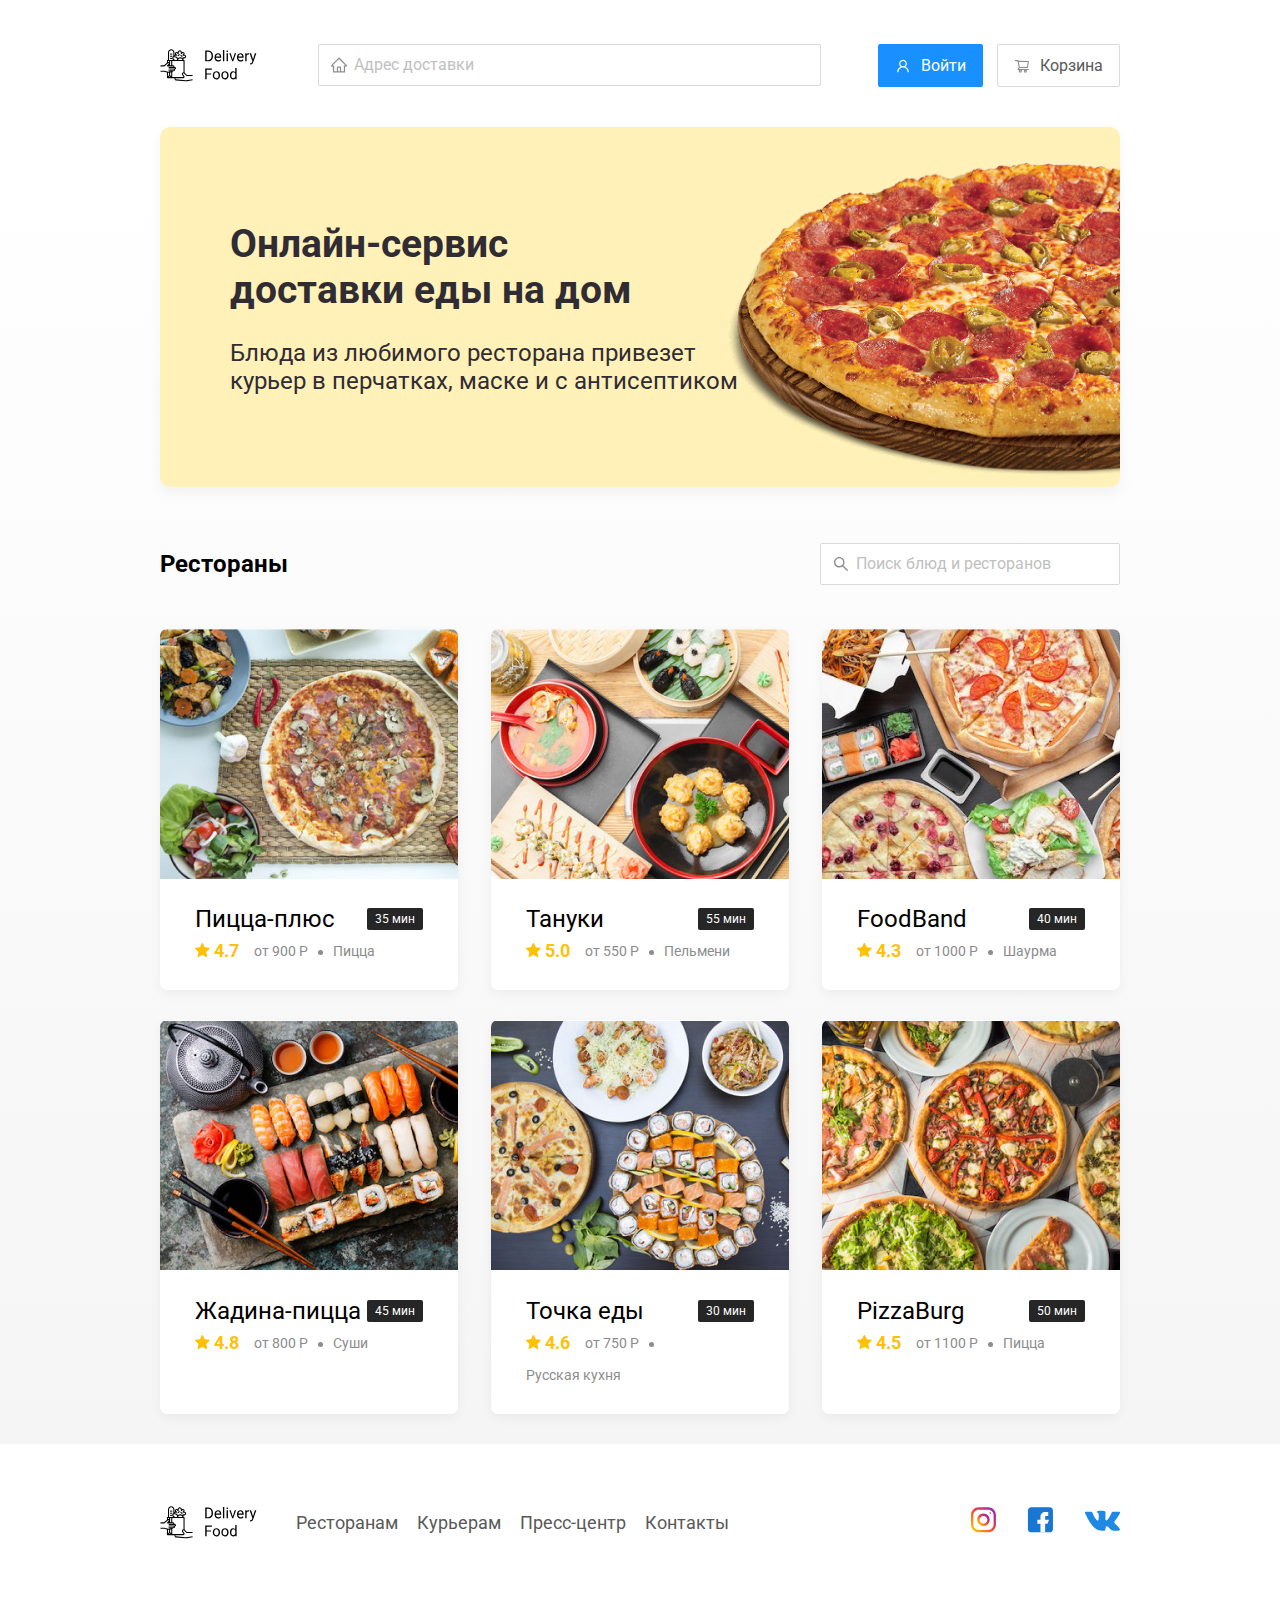
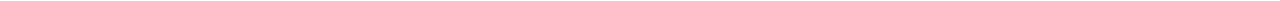
==== index.html @ c37514e9 "first commit" ====
<!DOCTYPE html>
<html lang="ru">

<head>
  <meta charset="UTF-8">
  <meta name="viewport" content="width=device-width, initial-scale=1.0">
  <link rel="icon" href="images\favicon.ico" type="image/x-icon">
  <link rel="stylesheet" href="css\normalize.css">
  <link rel="stylesheet" href="css/style.css">
  <link href="https://fonts.googleapis.com/css2?family=Roboto:wght@300;400;700&display=swap" rel="stylesheet">
  <title>Delivery Food - доставка еды на дом</title>
</head>

<body>
  <div class="container">
    <header class="header">
      <img src="images/logo.svg" alt="Logo" class="logo" />
      <input type="text" class="input input-address" placeholder="Адрес доставки">
      <div class="buttons">
        <button class="button button-primary">
          <img src="images/user.svg" alt="User" class="button-icon" />
          <span class="button-text">Войти</span>
        </button>
        <button class="button button-bag">
          <img src="images/shopping-cart.svg" alt="User" class="button-icon" />
          <span class="button-text">Корзина</span>
        </button>
      </div>
    </header>
  </div>
  <!-- Container -->

  <main class="main">
    <div class="container">
      <section class="promo">
        <h1 class="promo-title">Онлайн-сервис<br />доставки еды на дом</h1>
        <p class="promo-text">Блюда из любимого ресторана привезет курьер в перчатках, маске и с антисептиком</p>
      </section>
      <section class="restaurants">
        <div class="section-heading">
          <h2 class="section-title">Рестораны</h2>
          <input type="text" class="input input-search" placeholder="Поиск блюд и ресторанов">
        </div>
        <div class="cards">
          <div class="card">
            <img src="images\pizza-pluse.jpg" alt="pizza-pluse" class="card-image" />
            <div class="card-text">
              <div class="card-heading">
                <h3 class="card-title">Пицца-плюс</h3>
                <span class="card-tag tag">35 мин</span>
              </div>
              <!-- /.card-heading -->
              <div class="card-info">
                <div class="rating">
                  <img src="images\star-fill.svg" alt="star-rating">
                  4.7
                </div>
                <div class="price">от 900 Р</div>
                <div class="category">Пицца</div>
              </div>
            </div>
          </div>
          <!-- /.card -->
    
          <div class="card">
            <img src="images\tanuki.jpg" alt="pizza-pluse" class="card-image" />
            <div class="card-text">
              <div class="card-heading">
                <h3 class="card-title">Тануки</h3>
                <span class="card-tag tag">55 мин</span>
              </div>
              <!-- /.card-heading -->
              <div class="card-info">
                <div class="rating">
                  <img src="images\star-fill.svg" alt="star-rating">
                  5.0
                </div>
                <div class="price">от 550 Р</div>
                <div class="category">Пельмени</div>
              </div>
            </div>
          </div>
          <!-- /.card -->
    
          <div class="card">
            <img src="images\foodband.jpg" alt="pizza-pluse" class="card-image" />
            <div class="card-text">
              <div class="card-heading">
                <h3 class="card-title">FoodBand</h3>
                <span class="card-tag tag">40 мин</span>
              </div>
              <!-- /.card-heading -->
              <div class="card-info">
                <div class="rating">
                  <img src="images\star-fill.svg" alt="star-rating">
                  4.3
                </div>
                <div class="price">от 1000 Р</div>
                <div class="category">Шаурма</div>
              </div>
            </div>
          </div>
          <!-- /.card -->
    
          <div class="card">
            <img src="images\jadina-pizza.jpg" alt="pizza-pluse" class="card-image" />
            <div class="card-text">
              <div class="card-heading">
                <h3 class="card-title">Жадина-пицца</h3>
                <span class="card-tag tag">45 мин</span>
              </div>
              <!-- /.card-heading -->
              <div class="card-info">
                <div class="rating">
                  <img src="images\star-fill.svg" alt="star-rating">
                  4.8
                </div>
                <div class="price">от 800 Р</div>
                <div class="category">Суши</div>
              </div>
            </div>
          </div>
          <!-- /.card -->
    
          <div class="card">
            <img src="images\tochka-edi.jpg" alt="pizza-pluse" class="card-image" />
            <div class="card-text">
              <div class="card-heading">
                <h3 class="card-title">Точка еды</h3>
                <span class="card-tag tag">30 мин</span>
              </div>
              <!-- /.card-heading -->
              <div class="card-info">
                <div class="rating">
                  <img src="images\star-fill.svg" alt="star-rating">
                  4.6
                </div>
                <div class="price">от 750 Р</div>
                <div class="category">Русская кухня</div>
              </div>
            </div>
          </div>
          <!-- /.card -->
    
          <div class="card">
            <img src="images\pizza-burg.jpg" alt="pizza-pluse" class="card-image" />
            <div class="card-text">
              <div class="card-heading">
                <h3 class="card-title">PizzaBurg</h3>
                <span class="card-tag tag">50 мин</span>
              </div>
              <!-- /.card-heading -->
              <div class="card-info">
                <div class="rating">
                  <img src="images\star-fill.svg" alt="star-rating">
                  4.5
                </div>
                <div class="price">от 1100 Р</div>
                <div class="category">Пицца</div>
              </div>
            </div>
          </div>
          <!-- /.card -->
        </div>
        <!-- /.cards -->
      </section>
    </div>
  </main>

  <footer class="footer">
    <div class="container">
      <div class="footer-block">
        <img src="images\logo.svg" alt="Logo" class="footer-logo">
        <nav class="footer-nav">
          <a href="#" class="footer-link">Ресторанам</a>
          <a href="#" class="footer-link">Курьерам</a>
          <a href="#" class="footer-link">Пресс-центр</a>
          <a href="#" class="footer-link">Контакты</a>
        </nav>
        <div class="social-links">
          <a href="#" class="social-link"><img src="images\instagram.svg" alt="instagram"></a>
          <a href="#" class="social-link"><img src="images\facebook.svg" alt="facebook"></a>
          <a href="#" class="social-link"><img src="images\vk.svg" alt="vk"></a>
        </div>
      </div>
    </div>
  </footer>


</body>

</html>
---- css/style.css ----
* {
  box-sizing: border-box;
}

body {
  font-family: "Roboto", sans-serif;
  padding-top: 44px;
}

.container {
  max-width: 1200px;
  margin: auto;
}

.header {
  display: flex;
  align-items: center;
  justify-content: space-between;
  margin-bottom: 40px;
}

.input {
  background: #FFFFFF;
  border: 1px solid #D9D9D9;
  border-radius: 2px;
  font-size: 16px;
  font-style: normal;
  font-weight: normal;
  line-height: 24px;
  padding: 8px;
  padding-left: 35px;
  background-repeat: no-repeat;
  background-position: left 11px center;
}

.input::placeholder {
  color: #bfbfbf;
}

.input-address {
  flex: 0.8;
  background-image: url(../images/home.svg);   
}

.button {
  padding: 8px 16px;
  background-color: #FFFFFF;
  border: 1px solid #D9D9D9;
  box-sizing: border-box;
  box-shadow: 0px 0px 2px rgba(0, 0, 0, 0.0015);
  border-radius: 2px;
  color: #595959;
  font-size: 16px;
  line-height: 24px;
  cursor: pointer;
}

.button:hover {
  box-shadow: 0px 4px 12px rgba(0, 0, 0, 0.15);
}

.button-primary {
  background-color: #1890FF;
  border: 1px solid #1890FF;
  color: #ffffff;
  margin-right: 10px;
}

.button-primary:hover {
  background-color: #3b9ffd;
}

.button-icon {
  margin-right: 6px;
  vertical-align: middle;
}

.button-text {
  vertical-align: middle;
}

.promo {
  box-shadow: 0px 7px 12px rgba(158, 158, 163, 0.1);
  background: #FFF1B8 url(../images/pizza.png) no-repeat top 0px right -150px / 820px;
  border-radius: 10px;
  padding: 68px 70px;
  margin-bottom: 56px;
}

.promo-title {
  font-style: normal;
  font-weight: bold;
  font-size: 39px;
  line-height: 46px;
  color: #302C34;
}

.promo-text {
  max-width: 538px;
  font-style: normal;
  font-weight: normal;
  font-size: 24px;
  line-height: 28px;
  color: #302C34;
}

.main {
  background: linear-gradient(180deg, rgba(245, 245, 245, 0) 1.04%, #F5F5F5 100%);
}

.section-heading {
  display: flex;
  align-items: center;
  justify-content: space-between;
  margin-bottom: 44px;
}

.section-title {
  font-style: normal;
  font-weight: 700;
  font-style: 36px;
  line-height: 42px;
  color: #000000;
  margin: 0;
}

.input-search {
  width: 300px;
  background-image: url(../images/search.svg);
}

.cards {
  display: flex;
  flex-wrap: wrap;
  justify-content: space-between;
}

.card {
  flex-basis: 31%;
  background: #FFFFFF;
  box-shadow: 0px 4px 12px rgba(0, 0, 0, 0.05);
  border-radius: 7px;
  overflow: hidden;
  margin-bottom: 30px;
  cursor: pointer;
}

.card:hover {
  box-shadow: 0px 4px 12px rgba(0, 0, 0, 0.2);
}

.card-image {
  width: 384px;
  height: 250px;
  object-fit: cover;
}

.card-text {
  padding: 20px 35px 23px;
}

.card-heading {
  display: flex;
  align-items: center;
  justify-content: space-between;
}

.card-title {
  margin: 0;
  font-style: normal;
  font-weight: normal;
  font-size: 24px;
  line-height: 32px;
}

.card-tag {
  font-style: normal;
  font-weight: normal;
  font-size: 12px;
  line-height: 20px;
  color: #ffffff;
  background: #262626;
  border-radius: 2px;
  padding: 1px 8px;
}

.card-info {
  display: flex;
  align-items: center;
  flex-wrap: wrap;
}

.rating {
  margin-right: 26px;
  color: #ffc107;
  font-weight: bold;
  font-size: 18px;
  line-height: 32px;
}

.price, .category {
  color: #8c8c8c;
  font-weight: normal;
  font-size: 18px;
  line-height: 32px;
}

.category {
  text-overflow: ellipsis;
  overflow: hidden;
  white-space: nowrap;
  max-width: 150px;
}

.price {
  margin-right: 10px;
}

.price::after {
  content: "";
  width: 5px;
  height: 5px;
  background-color: #8c8c8c;
  display: inline-block;
  vertical-align: middle;
  border-radius: 50%;
  margin-left: 10px;
}

.footer {
  padding: 60px 0;
}

.footer-block {
  display: flex;
  align-items: center;
  justify-content: space-between;
}

.social-links {
  display: flex;
  align-items: center;
}

.social-link:not(:last-child) {
  margin-right: 31px;
}

.footer-nav {
  margin-left: 35px;
  margin-right: auto;
}

.footer-link {
  display: inline-block;
  color: #595959;
  font-style: normal;
  font-weight: normal;
  font-size: 18px;
  line-height: 21px;
  text-decoration: none;
}

.footer-link:not(:last-child) {
  margin-right: 15px;
}

@media (max-width: 1366px) { /* Ноутбук */
  .container {
    max-width: 960px;
  }

  .promo {
    background-size: 750px;
    background-position: top 0 right -300px;
  }

  .rating {
    margin-right: 15px;
  }

  .category, .price {
    font-size: 14px;
  }
  
}

@media (max-width: 992px) {
  .container {
    max-width: 750px;
  }

  .promo {
    padding: 50px;
    background-size: 870px;
    background-position: top -25px right -490px;
  }

  .promo-text {
    font-size: 18px;
    max-width: 400px;
  }

  .card {
    flex-basis: 49%;
  }

  .footer-link {
    font-size: 16px;
  }
}

@media (max-width: 768px) {
  .container {
    max-width: 590px;
  }

  .promo {
    padding: 40px;
    background-size: 570px;
    background-position: top -35px right -320px;
  }

  .promo-title {
    font-size: 24px;
    line-height: 1.4;
  }

  .promo-text {
    margin-top: 0;
  }

  .card-info {
    flex-wrap: wrap;
  }

  .rating {
    flex-basis: 100%;
  }

  .card-title {
    font-size: 18px;
  }
}

@media (max-width: 590px) {
  .container {
    width: 90%;
  }

  .header {
    flex-wrap: wrap;
  }

  .input-address {
    margin-top: 15px;
    order: 5;
    flex-basis: 100%;
  }

  .promo {
    background-image: none;
  }

  .promo-title {
    margin-bottom: 10px;
  }

  .section-title {
    font-size: 20px;
  }

  .card {
    flex-basis: 100%;
  }

  .card-image {
    width: 100%;
  }

  .footer {
    padding: 30px 0;
  }

  .footer-block {
    align-items: start;
  }

  .footer-nav {
    margin-left: 0;
    margin-right: 0;
    order: 0;
    display: flex;
    flex-direction: column;
  }

  .footer-logo {
    order: 1;
    margin-right: 15px;
  }

  .social-links {
    order: 2;
  }
}

@media (max-width: 480px) {

  .button-text {
    display: none;
  }

  .button-icon {
    margin: 0;
  }

  .promo {
    padding: 20px;
  }

  .section-heading {
    flex-wrap: wrap;
  }

  .footer-block {
    flex-wrap: wrap;
    flex-direction: column;
    align-items: center;
    padding-bottom: 20px;
  }

  .footer-logo {
    order: 0;
    margin-bottom: 20px;
  }

  .footer-nav {
    margin-bottom: 20px;
    margin-right: 0;
    text-align: center;
  }

  .footer-nav:not(:last-child) {
    margin-right: 0;
  }

  .footer-link:not(:last-child) {
    margin-right: 0; 
  }

}
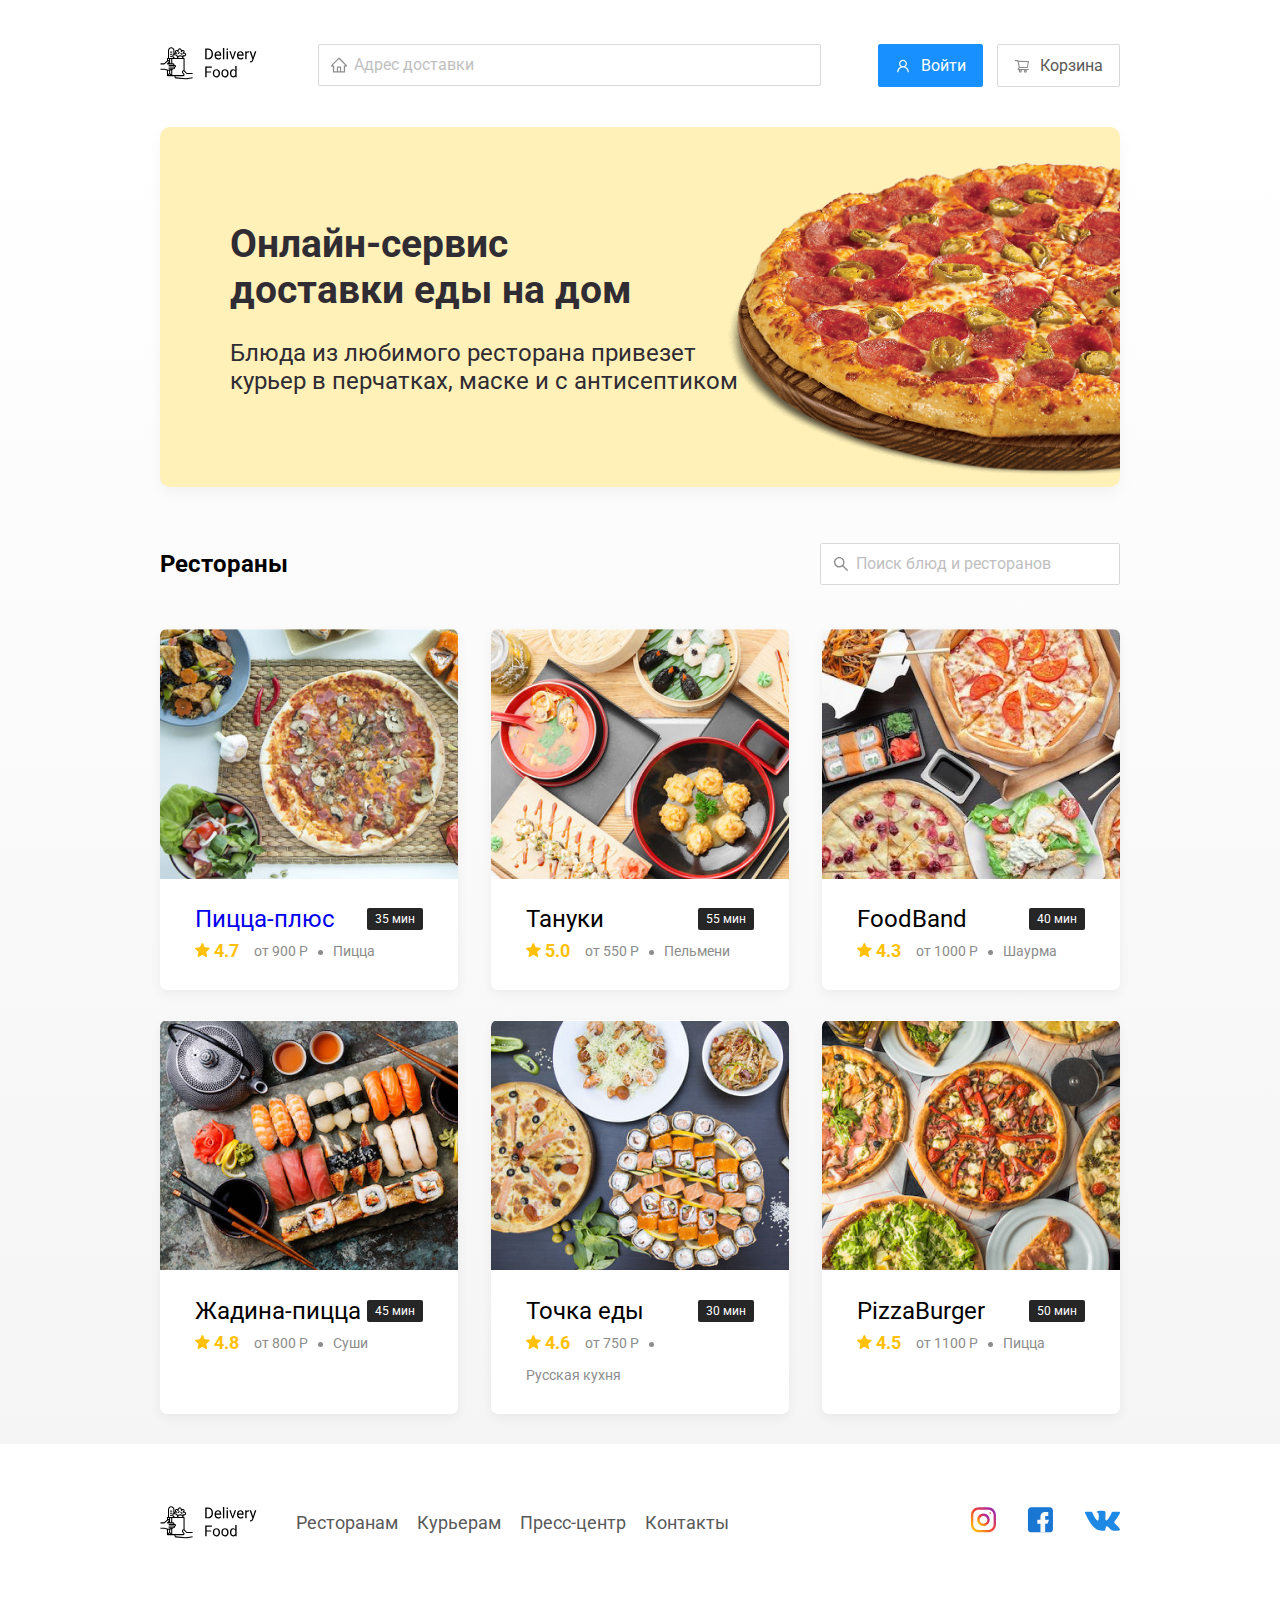
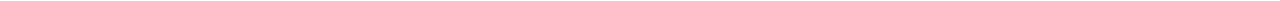
==== commit 02e1a335: "Second commit" ====
--- a/index.html
+++ b/index.html
@@ -8,13 +8,17 @@
   <link rel="stylesheet" href="css\normalize.css">
   <link rel="stylesheet" href="css/style.css">
   <link href="https://fonts.googleapis.com/css2?family=Roboto:wght@300;400;700&display=swap" rel="stylesheet">
+  <link
+    rel="stylesheet"
+    href="https://cdnjs.cloudflare.com/ajax/libs/animate.css/4.1.1/animate.min.css"
+  />
   <title>Delivery Food - доставка еды на дом</title>
 </head>
 
 <body>
   <div class="container">
     <header class="header">
-      <img src="images/logo.svg" alt="Logo" class="logo" />
+      <a href="index.html" class="logo animate__animated animate__bounce"><img src="images/logo.svg" alt="Logo" /></a>
       <input type="text" class="input input-address" placeholder="Адрес доставки">
       <div class="buttons">
         <button class="button button-primary">
@@ -42,7 +46,8 @@
           <input type="text" class="input input-search" placeholder="Поиск блюд и ресторанов">
         </div>
         <div class="cards">
-          <div class="card">
+
+          <a href="restaurant.html" class="card">
             <img src="images\pizza-pluse.jpg" alt="pizza-pluse" class="card-image" />
             <div class="card-text">
               <div class="card-heading">
@@ -59,11 +64,11 @@
                 <div class="category">Пицца</div>
               </div>
             </div>
-          </div>
+          </a>
           <!-- /.card -->
     
           <div class="card">
-            <img src="images\tanuki.jpg" alt="pizza-pluse" class="card-image" />
+            <img src="images\tanuki.jpg" alt="tanuki" class="card-image" />
             <div class="card-text">
               <div class="card-heading">
                 <h3 class="card-title">Тануки</h3>
@@ -83,7 +88,7 @@
           <!-- /.card -->
     
           <div class="card">
-            <img src="images\foodband.jpg" alt="pizza-pluse" class="card-image" />
+            <img src="images\foodband.jpg" alt="foodband" class="card-image" />
             <div class="card-text">
               <div class="card-heading">
                 <h3 class="card-title">FoodBand</h3>
@@ -103,7 +108,7 @@
           <!-- /.card -->
     
           <div class="card">
-            <img src="images\jadina-pizza.jpg" alt="pizza-pluse" class="card-image" />
+            <img src="images\jadina-pizza.jpg" alt="jadina-pizza" class="card-image" />
             <div class="card-text">
               <div class="card-heading">
                 <h3 class="card-title">Жадина-пицца</h3>
@@ -123,7 +128,7 @@
           <!-- /.card -->
     
           <div class="card">
-            <img src="images\tochka-edi.jpg" alt="pizza-pluse" class="card-image" />
+            <img src="images\tochka-edi.jpg" alt="tochka-edi" class="card-image" />
             <div class="card-text">
               <div class="card-heading">
                 <h3 class="card-title">Точка еды</h3>
@@ -143,10 +148,10 @@
           <!-- /.card -->
     
           <div class="card">
-            <img src="images\pizza-burg.jpg" alt="pizza-pluse" class="card-image" />
+            <img src="images\pizza-burg.jpg" alt="pizza-burg" class="card-image" />
             <div class="card-text">
               <div class="card-heading">
-                <h3 class="card-title">PizzaBurg</h3>
+                <h3 class="card-title">PizzaBurger</h3>
                 <span class="card-tag tag">50 мин</span>
               </div>
               <!-- /.card-heading -->
@@ -186,7 +191,6 @@
     </div>
   </footer>
 
-
 </body>
 
 </html>--- a/css/style.css
+++ b/css/style.css
@@ -79,6 +79,10 @@
   vertical-align: middle;
 }
 
+.button-card-text {
+  margin-right: 5px;
+}
+
 .promo {
   box-shadow: 0px 7px 12px rgba(158, 158, 163, 0.1);
   background: #FFF1B8 url(../images/pizza.png) no-repeat top 0px right -150px / 820px;
@@ -111,7 +115,6 @@
 .section-heading {
   display: flex;
   align-items: center;
-  justify-content: space-between;
   margin-bottom: 44px;
 }
 
@@ -122,11 +125,13 @@
   line-height: 42px;
   color: #000000;
   margin: 0;
+  margin-right: 30px;
 }
 
 .input-search {
   width: 300px;
   background-image: url(../images/search.svg);
+  margin-left: auto;
 }
 
 .cards {
@@ -143,7 +148,10 @@
   overflow: hidden;
   margin-bottom: 30px;
   cursor: pointer;
-}
+  text-decoration: none;
+}
+
+
 
 .card:hover {
   box-shadow: 0px 4px 12px rgba(0, 0, 0, 0.2);
@@ -171,6 +179,12 @@
   font-weight: normal;
   font-size: 24px;
   line-height: 32px;
+}
+
+.card-title-reg {
+  font-weight: 400;
+  line-height: 24px;
+  font-size: 22px;
 }
 
 .card-tag {
@@ -190,6 +204,19 @@
   flex-wrap: wrap;
 }
 
+.card-price-bold {
+  font-weight: bold;
+  font-size: 20px;
+  line-height: 32px;
+  margin-left: 30px;
+}
+
+.card-buttons {
+  display: flex;
+  align-items: center;
+  margin-top: 24px;
+}
+
 .rating {
   margin-right: 26px;
   color: #ffc107;
@@ -210,6 +237,12 @@
   overflow: hidden;
   white-space: nowrap;
   max-width: 150px;
+}
+
+.ingredients {
+  color: #8c8c8c;
+  font-size: 16px;
+  line-height: 21px;
 }
 
 .price {
@@ -265,6 +298,126 @@
   margin-right: 15px;
 }
 
+/* Модальное окно */
+.modal {
+  
+  position: fixed;
+  left: 0;
+  top: 0;
+  width: 100%;
+  height: 100%;
+  background: rgba(0, 0, 0, 0.4);
+  /* display: flex; */ /* (1) Для выравнивания мод.окна по центру */
+  display: none;
+}
+
+.is-open {
+  display: flex;
+}
+
+.modal-dialog {
+  max-width: 780px;
+  width: 95%;
+  background: #FFFFFF;
+  border-radius: 5px;
+  margin: auto; /* (1) Для выравнивания мод.окна по центру */
+  padding: 40px 45px;
+}
+
+.modal-header {
+  display: flex;
+  align-items: center;
+  justify-content: space-between;
+  margin-bottom: 45px;
+}
+
+.modal-title {
+  margin: 0;
+  font-weight: bold;
+  font-size: 36px;
+  line-height: 42px;
+}
+
+.close {
+  font-size: 36px;
+  border: none;
+  background-color: transparent;
+}
+
+.modal-body {
+  margin-bottom: 52px;
+}
+
+.food-row {
+  display: flex;
+  align-items: flex-start;
+  justify-content: space-between;
+  padding-bottom: 8px;
+  border-bottom: 1px solid #d9d9d9;
+  margin-bottom: 15px;
+}
+
+.food-name {
+  font-weight: normal;
+  font-size: 18px;
+  line-height: 32px;
+}
+
+.food-price {
+  margin-left: auto;
+  margin-right: 47px;
+  font-weight: bold;
+  font-size: 20px;
+  line-height: 20px;
+}
+
+.food-counter {
+  display: flex;
+  align-items: center;
+}
+
+.counter-button {
+  display: flex;
+  align-items: center;
+  justify-content: center;
+  width: 39px;
+  height: 32px;
+  background: #FFFFFF;
+  border: 1px solid #40A9FF;
+  border-radius: 2px;
+  color: #40A9FF;
+  font-weight: normal;
+  font-size: 14px;
+  line-height: 22px;
+}
+
+.counter {
+  font-size: 16px;
+  line-height: 24px;
+  margin-left: 10px;
+  margin-right: 10px;
+}
+
+.modal-footer {
+  display: flex;
+  align-items: center;
+  justify-content: space-between;
+}
+
+.footer-buttons {
+  display: flex;
+  align-items: center;
+}
+
+.modal-price-tag {
+  background-color: #262626;
+  border-radius: 5px;
+  color: #ffffff;
+  padding: 15px 20px;
+}
+
+
+
 @media (max-width: 1366px) { /* Ноутбук */
   .container {
     max-width: 960px;
@@ -334,7 +487,7 @@
     flex-wrap: wrap;
   }
 
-  .rating {
+  .card .rating {
     flex-basis: 100%;
   }
 
@@ -366,7 +519,7 @@
     margin-bottom: 10px;
   }
 
-  .section-title {
+  .tion-title {
     font-size: 20px;
   }
 
